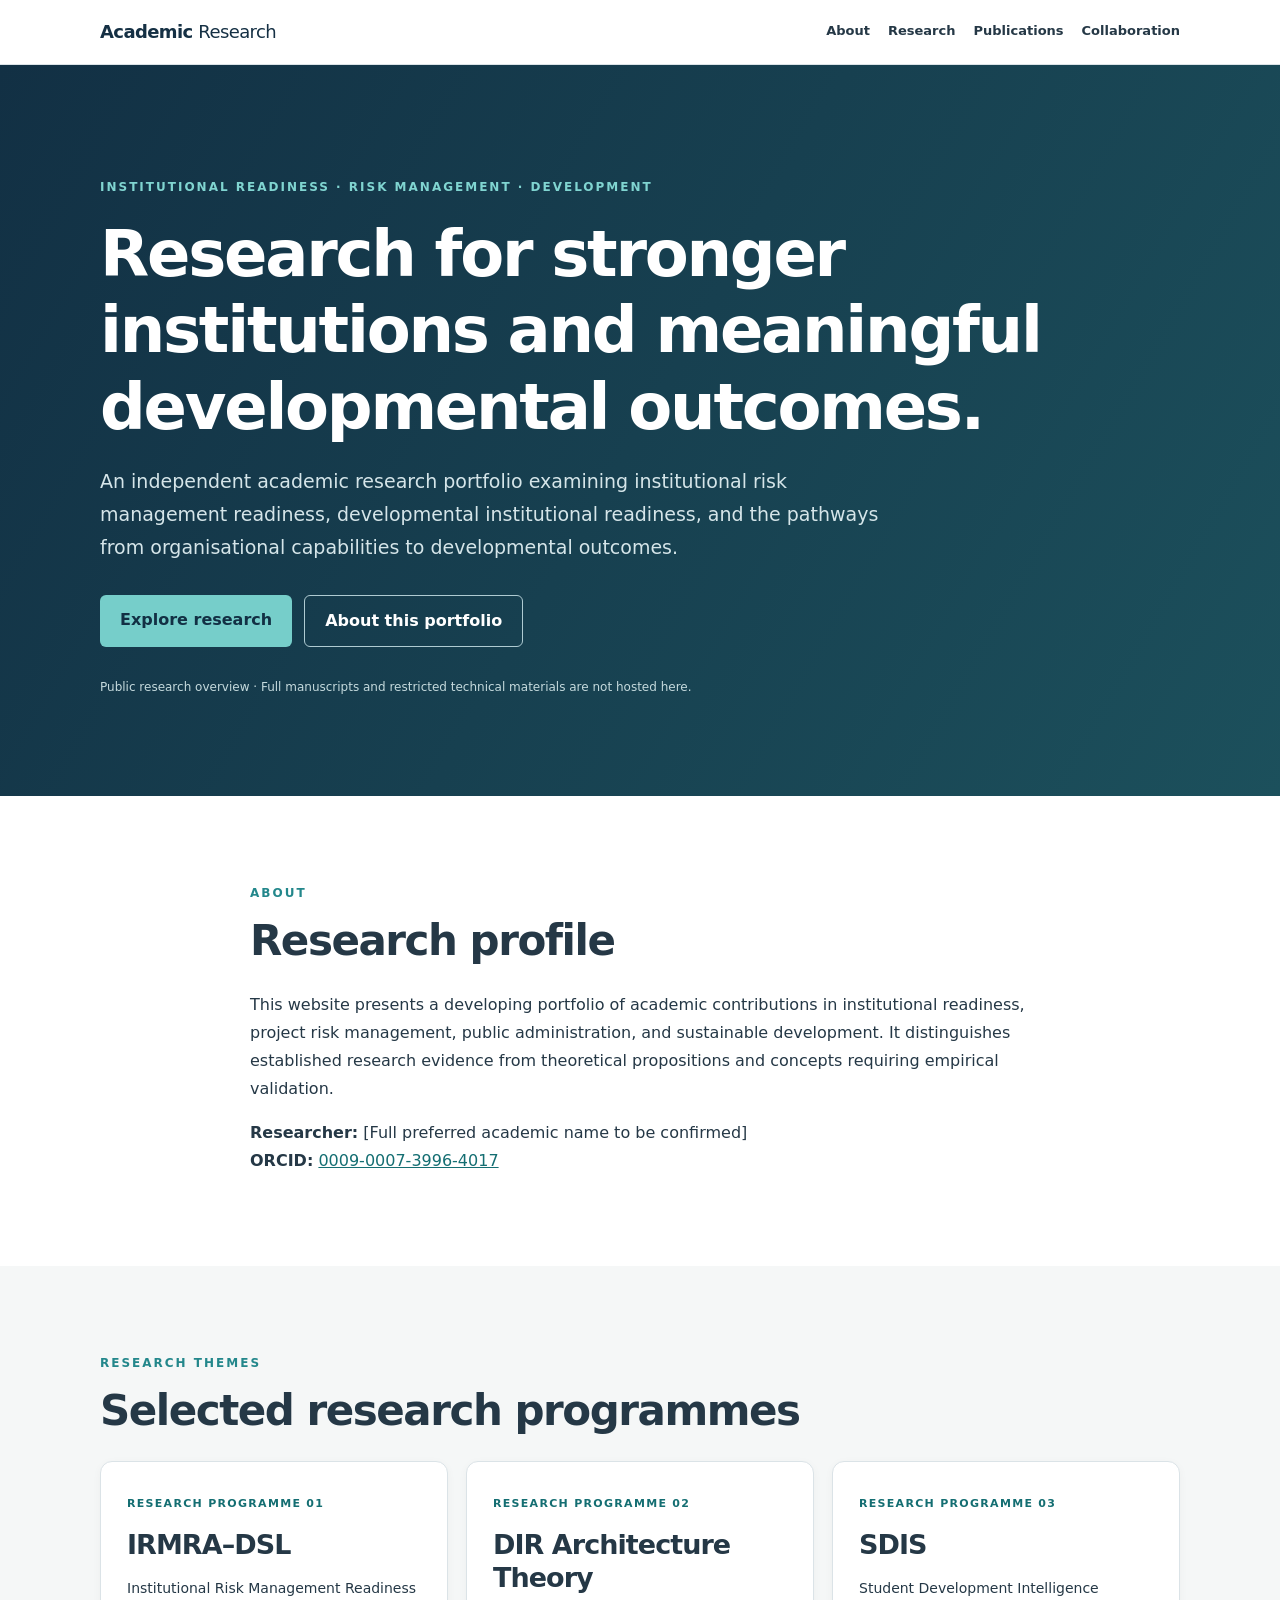
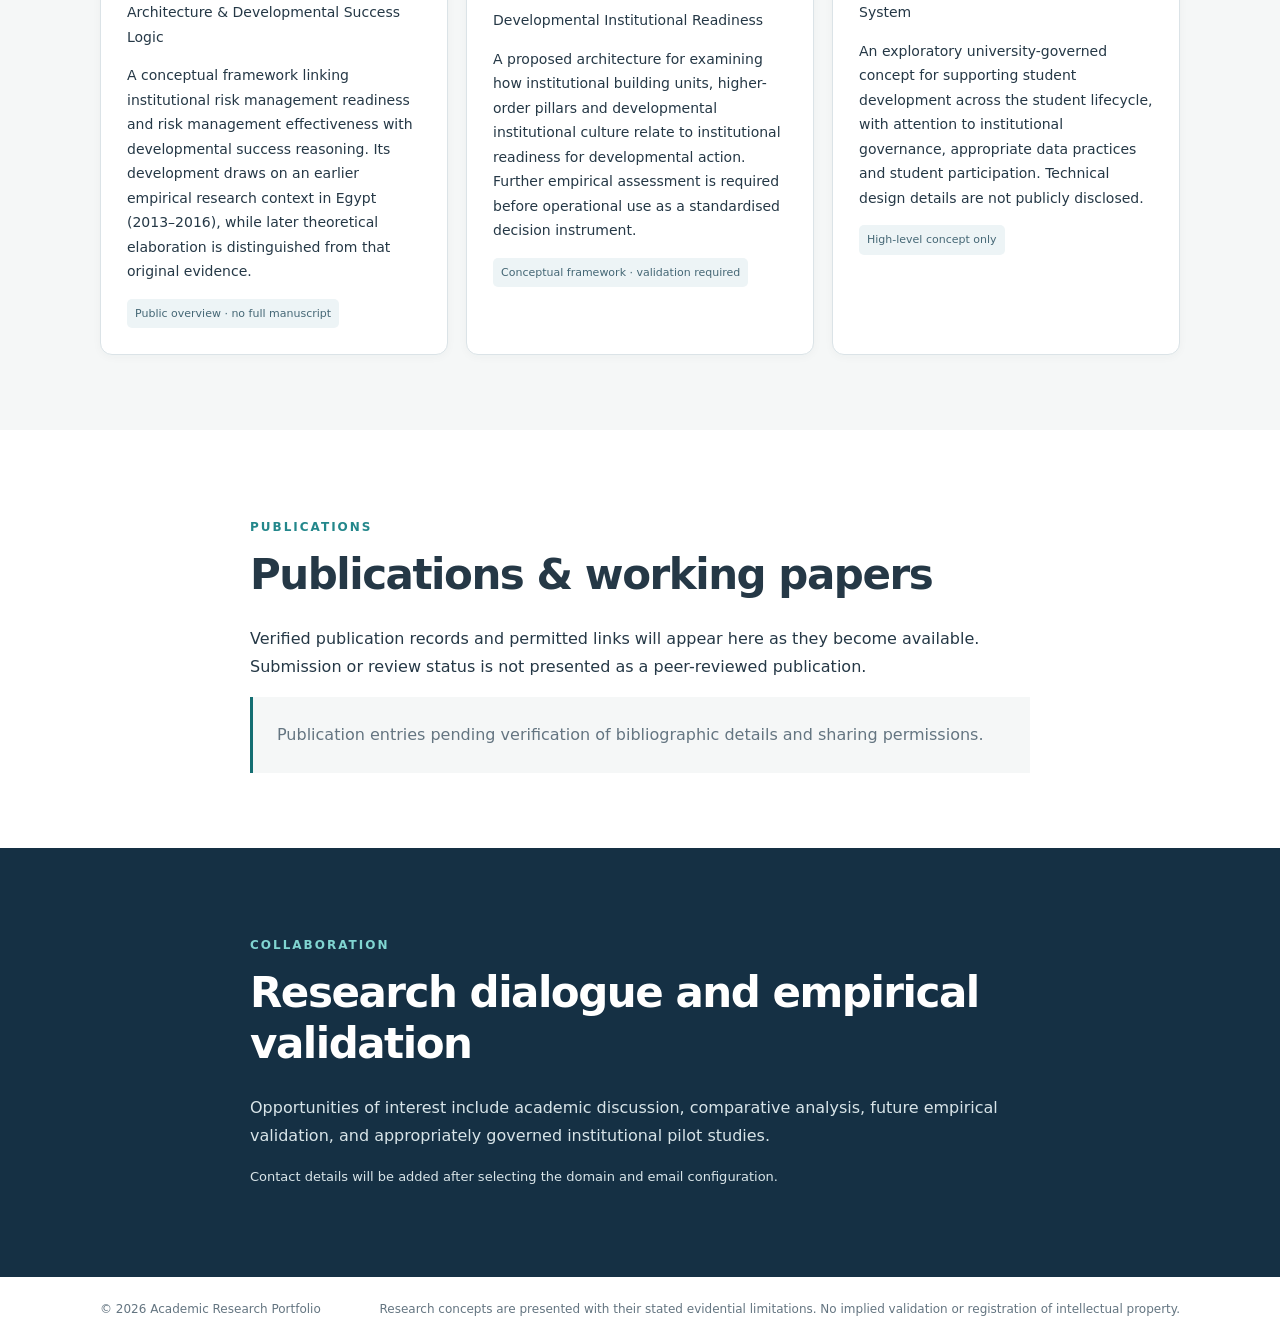
==== index.html @ 825bd4be "Add files via upload" ====
<!DOCTYPE html>
<html lang="en"><head><meta charset="utf-8"><meta name="viewport" content="width=device-width,initial-scale=1"><meta name="description" content="Academic research on institutional readiness, risk management and developmental outcomes."><title>Academic Research | Institutional Readiness & Development</title><link rel="stylesheet" href="styles.css"></head>
<body><header class="site-header"><div class="container header-inner"><a href="#home" class="wordmark">Academic <span>Research</span></a><nav aria-label="Main navigation"><a href="#about">About</a><a href="#research">Research</a><a href="#publications">Publications</a><a href="#collaboration">Collaboration</a></nav></div></header>
<main><section id="home" class="hero"><div class="container"><p class="eyebrow">INSTITUTIONAL READINESS · RISK MANAGEMENT · DEVELOPMENT</p><h1>Research for stronger institutions and meaningful developmental outcomes.</h1><p class="lead">An independent academic research portfolio examining institutional risk management readiness, developmental institutional readiness, and the pathways from organisational capabilities to developmental outcomes.</p><div class="hero-actions"><a class="button" href="#research">Explore research</a><a class="button secondary" href="#about">About this portfolio</a></div><p class="notice">Public research overview · Full manuscripts and restricted technical materials are not hosted here.</p></div></section>
<section id="about" class="section"><div class="container narrow"><p class="eyebrow">ABOUT</p><h2>Research profile</h2><p>This website presents a developing portfolio of academic contributions in institutional readiness, project risk management, public administration, and sustainable development. It distinguishes established research evidence from theoretical propositions and concepts requiring empirical validation.</p><p><strong>Researcher:</strong> [Full preferred academic name to be confirmed]<br><strong>ORCID:</strong> <a href="https://orcid.org/0009-0007-3996-4017" target="_blank" rel="noopener">0009-0007-3996-4017</a></p></div></section>
<section id="research" class="section muted"><div class="container"><p class="eyebrow">RESEARCH THEMES</p><h2>Selected research programmes</h2><div class="cards"><article class="card"><span class="kicker">Research programme 01</span><h3>IRMRA–DSL</h3><p>Institutional Risk Management Readiness Architecture &amp; Developmental Success Logic</p><p>A conceptual framework linking institutional risk management readiness and risk management effectiveness with developmental success reasoning. Its development draws on an earlier empirical research context in Egypt (2013–2016), while later theoretical elaboration is distinguished from that original evidence.</p><span class="tag">Public overview · no full manuscript</span></article><article class="card"><span class="kicker">Research programme 02</span><h3>DIR Architecture Theory</h3><p>Developmental Institutional Readiness</p><p>A proposed architecture for examining how institutional building units, higher-order pillars and developmental institutional culture relate to institutional readiness for developmental action. Further empirical assessment is required before operational use as a standardised decision instrument.</p><span class="tag">Conceptual framework · validation required</span></article><article class="card"><span class="kicker">Research programme 03</span><h3>SDIS</h3><p>Student Development Intelligence System</p><p>An exploratory university-governed concept for supporting student development across the student lifecycle, with attention to institutional governance, appropriate data practices and student participation. Technical design details are not publicly disclosed.</p><span class="tag">High-level concept only</span></article></div></div></section>
<section id="publications" class="section"><div class="container narrow"><p class="eyebrow">PUBLICATIONS</p><h2>Publications &amp; working papers</h2><p>Verified publication records and permitted links will appear here as they become available. Submission or review status is not presented as a peer-reviewed publication.</p><div class="empty">Publication entries pending verification of bibliographic details and sharing permissions.</div></div></section>
<section id="collaboration" class="section dark"><div class="container narrow"><p class="eyebrow">COLLABORATION</p><h2>Research dialogue and empirical validation</h2><p>Opportunities of interest include academic discussion, comparative analysis, future empirical validation, and appropriately governed institutional pilot studies.</p><p class="contact-note">Contact details will be added after selecting the domain and email configuration.</p></div></section></main><footer><div class="container footer-inner"><span>© <span id="year">2026</span> Academic Research Portfolio</span><span>Research concepts are presented with their stated evidential limitations. No implied validation or registration of intellectual property.</span></div></footer><script>document.getElementById('year').textContent=new Date().getFullYear();</script></body></html>
---- styles.css ----
:root{--navy:#153044;--ink:#253846;--muted:#647581;--cream:#f5f7f7;--teal:#146e72;--line:#dbe3e7}*{box-sizing:border-box}html{scroll-behavior:smooth}body{margin:0;color:var(--ink);font:16px/1.75 system-ui,-apple-system,'Segoe UI',sans-serif;background:white}a{color:var(--teal)}.container{width:min(1080px,calc(100% - 44px));margin:auto}.narrow{max-width:780px}.site-header{position:sticky;top:0;background:#fff;border-bottom:1px solid var(--line);z-index:9}.header-inner{display:flex;justify-content:space-between;align-items:center;gap:18px;padding:16px 0}.wordmark{font-size:18px;font-weight:800;letter-spacing:-.6px;text-decoration:none;color:var(--navy)}.wordmark span{font-weight:400}nav{display:flex;flex-wrap:wrap;gap:18px}nav a{font-size:13px;font-weight:600;text-decoration:none;color:var(--ink)}.hero{background:linear-gradient(120deg,#123044,#1c505c);color:white;padding:100px 0 86px}.eyebrow{font-size:12px;font-weight:800;letter-spacing:2px;text-transform:uppercase;color:#23878b}.hero .eyebrow,.dark .eyebrow{color:#80d5d1}h1,h2,h3{font-weight:750;letter-spacing:-.035em;line-height:1.2}h1{font-size:clamp(35px,5.4vw,64px);max-width:960px;margin:18px 0}h2{font-size:clamp(29px,3.4vw,42px);margin:10px 0 25px}h3{font-size:27px;margin:13px 0}.lead{max-width:810px;font-size:19px;color:#d5e5e9}.hero-actions{display:flex;gap:12px;flex-wrap:wrap;margin:30px 0}.button{display:inline-block;background:#76ceca;color:#123044;text-decoration:none;padding:11px 20px;border-radius:6px;font-weight:750}.button.secondary{background:transparent;color:white;border:1px solid #afcbd2}.notice{font-size:12px;color:#c5dadd}.section{padding:75px 0}.muted{background:var(--cream)}.cards{display:grid;grid-template-columns:repeat(3,1fr);gap:18px}.card{border:1px solid var(--line);background:white;border-radius:12px;padding:26px;box-shadow:0 2px 10px #122d3b09}.card p{font-size:14px}.card .kicker{font-size:11px;letter-spacing:1.3px;text-transform:uppercase;color:var(--teal);font-weight:750}.tag{display:inline-block;font-size:11px;color:#456775;background:#edf4f6;padding:5px 8px;border-radius:5px}.empty{background:var(--cream);border-left:3px solid var(--teal);padding:24px;color:var(--muted)}.dark{background:var(--navy);color:white}.dark p{color:#d8e4e8}.contact-note{font-size:13px}footer{padding:22px 0;font-size:12px;color:var(--muted)}.footer-inner{display:flex;justify-content:space-between;gap:25px;flex-wrap:wrap}@media(max-width:760px){.header-inner{display:block}nav{margin-top:7px;gap:12px}.hero{padding:66px 0}.section{padding:52px 0}.cards{grid-template-columns:1fr}}
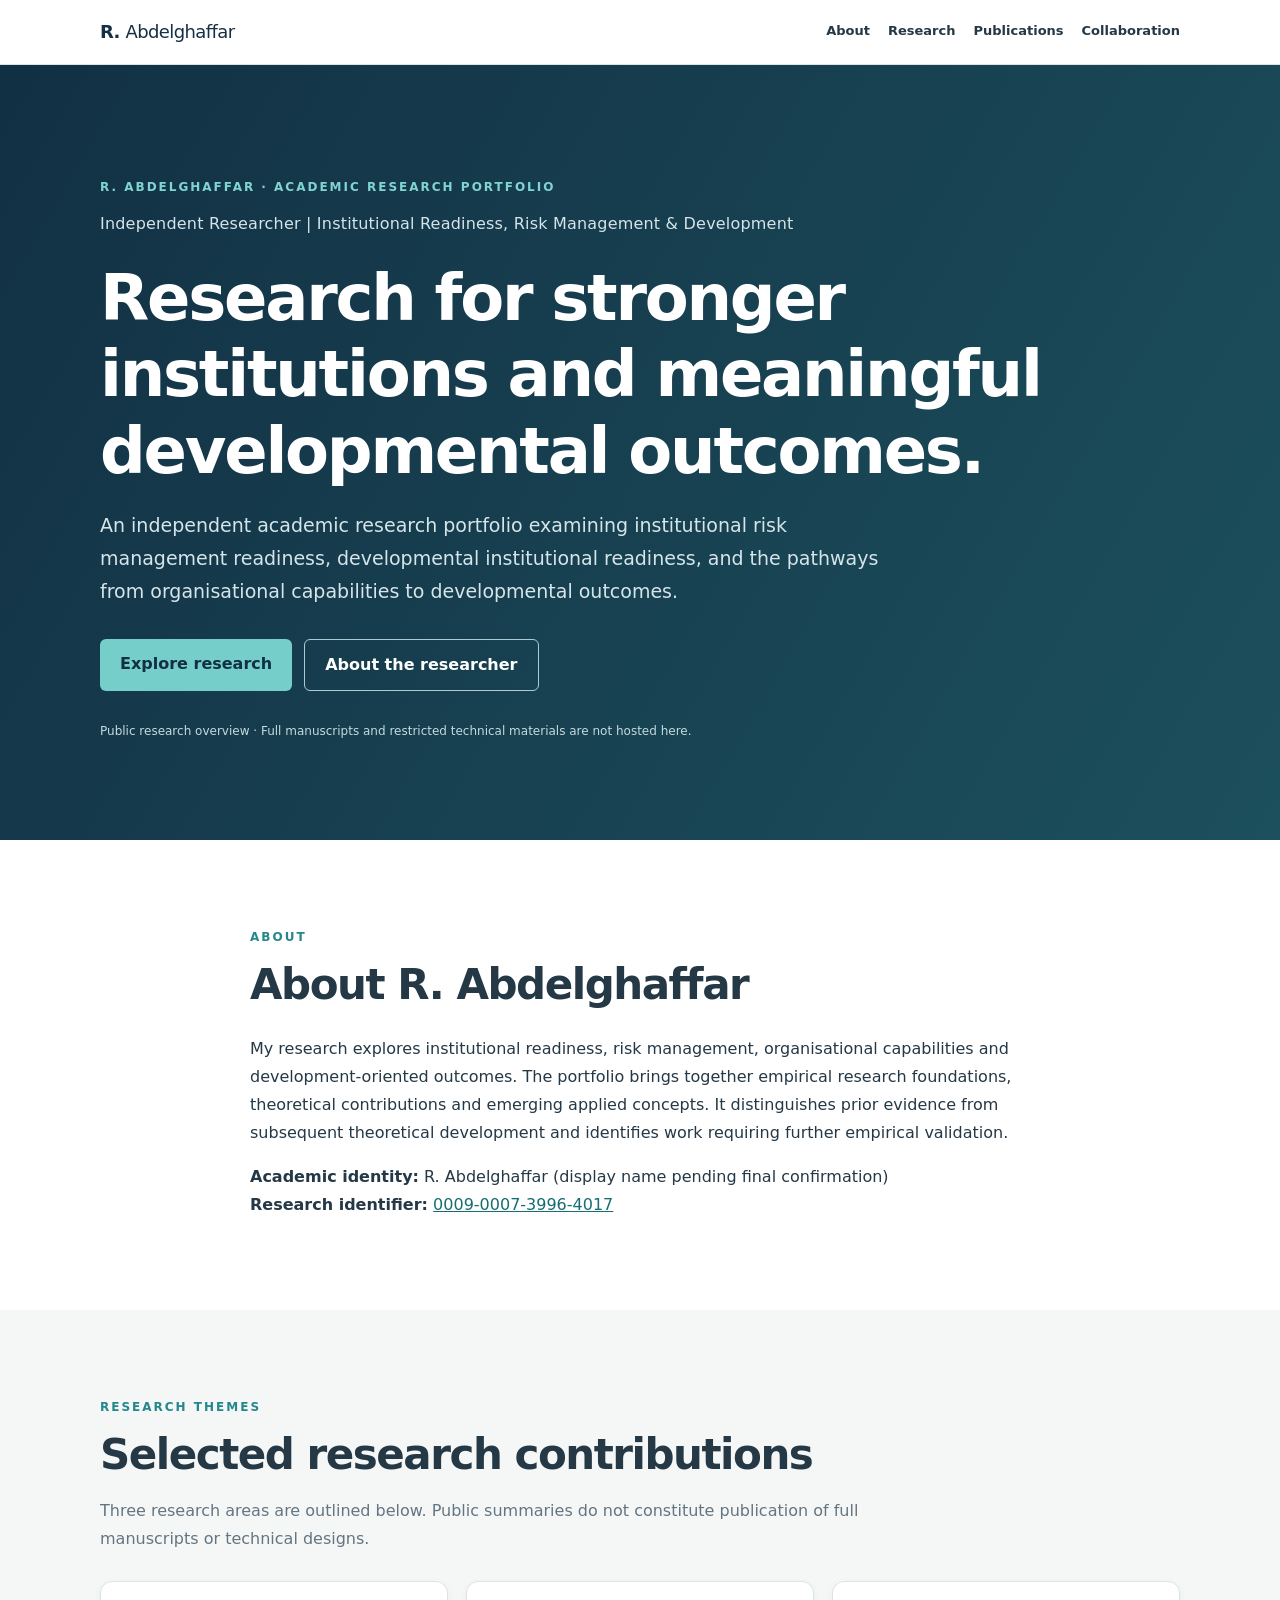
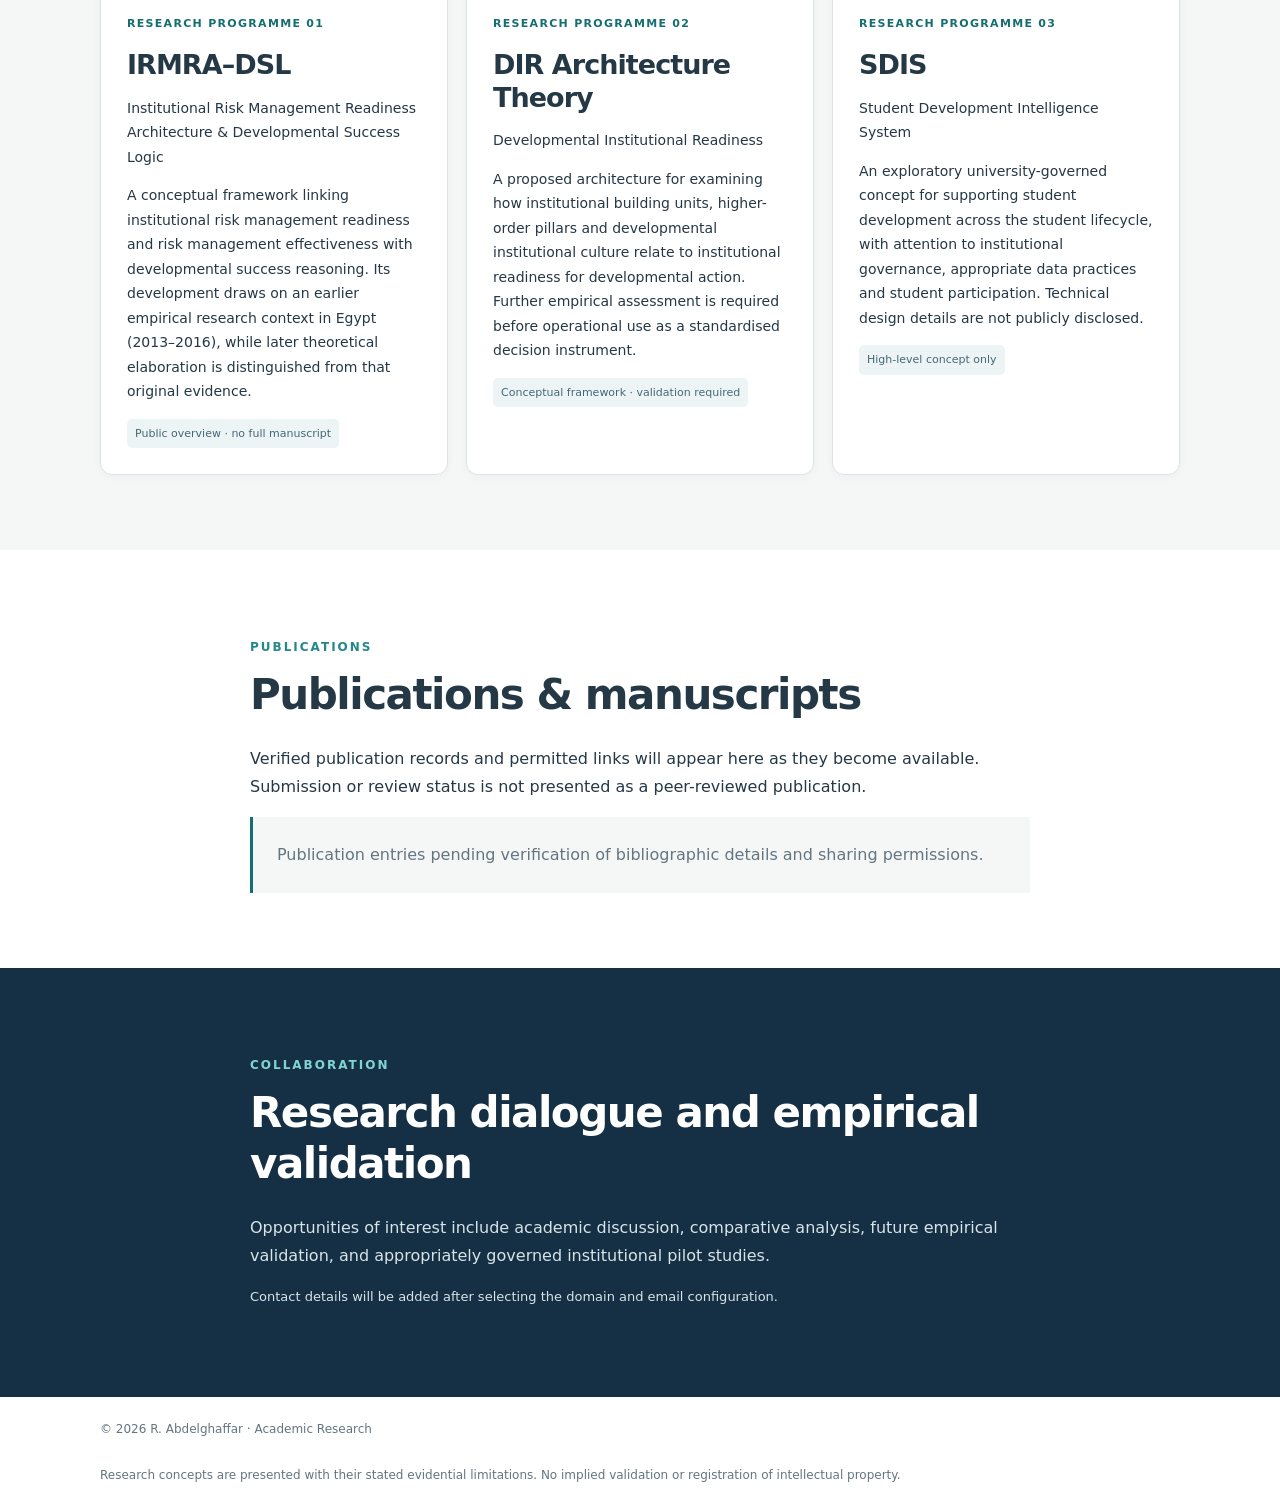
==== commit a358d52d: "Add files via upload" ====
--- a/index.html
+++ b/index.html
@@ -1,8 +1,8 @@
 <!DOCTYPE html>
-<html lang="en"><head><meta charset="utf-8"><meta name="viewport" content="width=device-width,initial-scale=1"><meta name="description" content="Academic research on institutional readiness, risk management and developmental outcomes."><title>Academic Research | Institutional Readiness & Development</title><link rel="stylesheet" href="styles.css"></head>
-<body><header class="site-header"><div class="container header-inner"><a href="#home" class="wordmark">Academic <span>Research</span></a><nav aria-label="Main navigation"><a href="#about">About</a><a href="#research">Research</a><a href="#publications">Publications</a><a href="#collaboration">Collaboration</a></nav></div></header>
-<main><section id="home" class="hero"><div class="container"><p class="eyebrow">INSTITUTIONAL READINESS · RISK MANAGEMENT · DEVELOPMENT</p><h1>Research for stronger institutions and meaningful developmental outcomes.</h1><p class="lead">An independent academic research portfolio examining institutional risk management readiness, developmental institutional readiness, and the pathways from organisational capabilities to developmental outcomes.</p><div class="hero-actions"><a class="button" href="#research">Explore research</a><a class="button secondary" href="#about">About this portfolio</a></div><p class="notice">Public research overview · Full manuscripts and restricted technical materials are not hosted here.</p></div></section>
-<section id="about" class="section"><div class="container narrow"><p class="eyebrow">ABOUT</p><h2>Research profile</h2><p>This website presents a developing portfolio of academic contributions in institutional readiness, project risk management, public administration, and sustainable development. It distinguishes established research evidence from theoretical propositions and concepts requiring empirical validation.</p><p><strong>Researcher:</strong> [Full preferred academic name to be confirmed]<br><strong>ORCID:</strong> <a href="https://orcid.org/0009-0007-3996-4017" target="_blank" rel="noopener">0009-0007-3996-4017</a></p></div></section>
-<section id="research" class="section muted"><div class="container"><p class="eyebrow">RESEARCH THEMES</p><h2>Selected research programmes</h2><div class="cards"><article class="card"><span class="kicker">Research programme 01</span><h3>IRMRA–DSL</h3><p>Institutional Risk Management Readiness Architecture &amp; Developmental Success Logic</p><p>A conceptual framework linking institutional risk management readiness and risk management effectiveness with developmental success reasoning. Its development draws on an earlier empirical research context in Egypt (2013–2016), while later theoretical elaboration is distinguished from that original evidence.</p><span class="tag">Public overview · no full manuscript</span></article><article class="card"><span class="kicker">Research programme 02</span><h3>DIR Architecture Theory</h3><p>Developmental Institutional Readiness</p><p>A proposed architecture for examining how institutional building units, higher-order pillars and developmental institutional culture relate to institutional readiness for developmental action. Further empirical assessment is required before operational use as a standardised decision instrument.</p><span class="tag">Conceptual framework · validation required</span></article><article class="card"><span class="kicker">Research programme 03</span><h3>SDIS</h3><p>Student Development Intelligence System</p><p>An exploratory university-governed concept for supporting student development across the student lifecycle, with attention to institutional governance, appropriate data practices and student participation. Technical design details are not publicly disclosed.</p><span class="tag">High-level concept only</span></article></div></div></section>
-<section id="publications" class="section"><div class="container narrow"><p class="eyebrow">PUBLICATIONS</p><h2>Publications &amp; working papers</h2><p>Verified publication records and permitted links will appear here as they become available. Submission or review status is not presented as a peer-reviewed publication.</p><div class="empty">Publication entries pending verification of bibliographic details and sharing permissions.</div></div></section>
-<section id="collaboration" class="section dark"><div class="container narrow"><p class="eyebrow">COLLABORATION</p><h2>Research dialogue and empirical validation</h2><p>Opportunities of interest include academic discussion, comparative analysis, future empirical validation, and appropriately governed institutional pilot studies.</p><p class="contact-note">Contact details will be added after selecting the domain and email configuration.</p></div></section></main><footer><div class="container footer-inner"><span>© <span id="year">2026</span> Academic Research Portfolio</span><span>Research concepts are presented with their stated evidential limitations. No implied validation or registration of intellectual property.</span></div></footer><script>document.getElementById('year').textContent=new Date().getFullYear();</script></body></html>
+<html lang="en"><head><meta charset="utf-8"><meta name="viewport" content="width=device-width,initial-scale=1"><meta name="description" content="R. Abdelghaffar — independent academic research in institutional readiness, risk management and development."><title>R. Abdelghaffar | Academic Research</title><link rel="stylesheet" href="styles.css"></head>
+<body><header class="site-header"><div class="container header-inner"><a href="#home" class="wordmark">R. <span>Abdelghaffar</span></a><nav aria-label="Main navigation"><a href="#about">About</a><a href="#research">Research</a><a href="#publications">Publications</a><a href="#collaboration">Collaboration</a></nav></div></header>
+<main><section id="home" class="hero"><div class="container"><p class="eyebrow">R. ABDELGHAFFAR · ACADEMIC RESEARCH PORTFOLIO</p><p class="hero-role">Independent Researcher | Institutional Readiness, Risk Management &amp; Development</p><h1>Research for stronger institutions and meaningful developmental outcomes.</h1><p class="lead">An independent academic research portfolio examining institutional risk management readiness, developmental institutional readiness, and the pathways from organisational capabilities to developmental outcomes.</p><div class="hero-actions"><a class="button" href="#research">Explore research</a><a class="button secondary" href="#about">About the researcher</a></div><p class="notice">Public research overview · Full manuscripts and restricted technical materials are not hosted here.</p></div></section>
+<section id="about" class="section"><div class="container narrow"><p class="eyebrow">ABOUT</p><h2>About R. Abdelghaffar</h2><p>My research explores institutional readiness, risk management, organisational capabilities and development-oriented outcomes. The portfolio brings together empirical research foundations, theoretical contributions and emerging applied concepts. It distinguishes prior evidence from subsequent theoretical development and identifies work requiring further empirical validation.</p><p><strong>Academic identity:</strong> R. Abdelghaffar (display name pending final confirmation)<br><strong>Research identifier:</strong> <a href="https://orcid.org/0009-0007-3996-4017" target="_blank" rel="noopener">0009-0007-3996-4017</a></p></div></section>
+<section id="research" class="section muted"><div class="container"><p class="eyebrow">RESEARCH THEMES</p><h2>Selected research contributions</h2><p class="intro-copy">Three research areas are outlined below. Public summaries do not constitute publication of full manuscripts or technical designs.</p><div class="cards"><article class="card"><span class="kicker">Research programme 01</span><h3>IRMRA–DSL</h3><p>Institutional Risk Management Readiness Architecture &amp; Developmental Success Logic</p><p>A conceptual framework linking institutional risk management readiness and risk management effectiveness with developmental success reasoning. Its development draws on an earlier empirical research context in Egypt (2013–2016), while later theoretical elaboration is distinguished from that original evidence.</p><span class="tag">Public overview · no full manuscript</span></article><article class="card"><span class="kicker">Research programme 02</span><h3>DIR Architecture Theory</h3><p>Developmental Institutional Readiness</p><p>A proposed architecture for examining how institutional building units, higher-order pillars and developmental institutional culture relate to institutional readiness for developmental action. Further empirical assessment is required before operational use as a standardised decision instrument.</p><span class="tag">Conceptual framework · validation required</span></article><article class="card"><span class="kicker">Research programme 03</span><h3>SDIS</h3><p>Student Development Intelligence System</p><p>An exploratory university-governed concept for supporting student development across the student lifecycle, with attention to institutional governance, appropriate data practices and student participation. Technical design details are not publicly disclosed.</p><span class="tag">High-level concept only</span></article></div></div></section>
+<section id="publications" class="section"><div class="container narrow"><p class="eyebrow">PUBLICATIONS</p><h2>Publications &amp; manuscripts</h2><p>Verified publication records and permitted links will appear here as they become available. Submission or review status is not presented as a peer-reviewed publication.</p><div class="empty">Publication entries pending verification of bibliographic details and sharing permissions.</div></div></section>
+<section id="collaboration" class="section dark"><div class="container narrow"><p class="eyebrow">COLLABORATION</p><h2>Research dialogue and empirical validation</h2><p>Opportunities of interest include academic discussion, comparative analysis, future empirical validation, and appropriately governed institutional pilot studies.</p><p class="contact-note">Contact details will be added after selecting the domain and email configuration.</p></div></section></main><footer><div class="container footer-inner"><span>© <span id="year">2026</span> R. Abdelghaffar · Academic Research</span><span>Research concepts are presented with their stated evidential limitations. No implied validation or registration of intellectual property.</span></div></footer><script>document.getElementById('year').textContent=new Date().getFullYear();</script></body></html>
--- a/styles.css
+++ b/styles.css
@@ -1 +1,3 @@
 :root{--navy:#153044;--ink:#253846;--muted:#647581;--cream:#f5f7f7;--teal:#146e72;--line:#dbe3e7}*{box-sizing:border-box}html{scroll-behavior:smooth}body{margin:0;color:var(--ink);font:16px/1.75 system-ui,-apple-system,'Segoe UI',sans-serif;background:white}a{color:var(--teal)}.container{width:min(1080px,calc(100% - 44px));margin:auto}.narrow{max-width:780px}.site-header{position:sticky;top:0;background:#fff;border-bottom:1px solid var(--line);z-index:9}.header-inner{display:flex;justify-content:space-between;align-items:center;gap:18px;padding:16px 0}.wordmark{font-size:18px;font-weight:800;letter-spacing:-.6px;text-decoration:none;color:var(--navy)}.wordmark span{font-weight:400}nav{display:flex;flex-wrap:wrap;gap:18px}nav a{font-size:13px;font-weight:600;text-decoration:none;color:var(--ink)}.hero{background:linear-gradient(120deg,#123044,#1c505c);color:white;padding:100px 0 86px}.eyebrow{font-size:12px;font-weight:800;letter-spacing:2px;text-transform:uppercase;color:#23878b}.hero .eyebrow,.dark .eyebrow{color:#80d5d1}h1,h2,h3{font-weight:750;letter-spacing:-.035em;line-height:1.2}h1{font-size:clamp(35px,5.4vw,64px);max-width:960px;margin:18px 0}h2{font-size:clamp(29px,3.4vw,42px);margin:10px 0 25px}h3{font-size:27px;margin:13px 0}.lead{max-width:810px;font-size:19px;color:#d5e5e9}.hero-actions{display:flex;gap:12px;flex-wrap:wrap;margin:30px 0}.button{display:inline-block;background:#76ceca;color:#123044;text-decoration:none;padding:11px 20px;border-radius:6px;font-weight:750}.button.secondary{background:transparent;color:white;border:1px solid #afcbd2}.notice{font-size:12px;color:#c5dadd}.section{padding:75px 0}.muted{background:var(--cream)}.cards{display:grid;grid-template-columns:repeat(3,1fr);gap:18px}.card{border:1px solid var(--line);background:white;border-radius:12px;padding:26px;box-shadow:0 2px 10px #122d3b09}.card p{font-size:14px}.card .kicker{font-size:11px;letter-spacing:1.3px;text-transform:uppercase;color:var(--teal);font-weight:750}.tag{display:inline-block;font-size:11px;color:#456775;background:#edf4f6;padding:5px 8px;border-radius:5px}.empty{background:var(--cream);border-left:3px solid var(--teal);padding:24px;color:var(--muted)}.dark{background:var(--navy);color:white}.dark p{color:#d8e4e8}.contact-note{font-size:13px}footer{padding:22px 0;font-size:12px;color:var(--muted)}.footer-inner{display:flex;justify-content:space-between;gap:25px;flex-wrap:wrap}@media(max-width:760px){.header-inner{display:block}nav{margin-top:7px;gap:12px}.hero{padding:66px 0}.section{padding:52px 0}.cards{grid-template-columns:1fr}}
+
+.hero-role{font-size:16px;color:#d5e5e9;letter-spacing:.2px;margin:0 0 22px}.intro-copy{max-width:820px;color:var(--muted);margin:-8px 0 28px}.wordmark{white-space:nowrap}
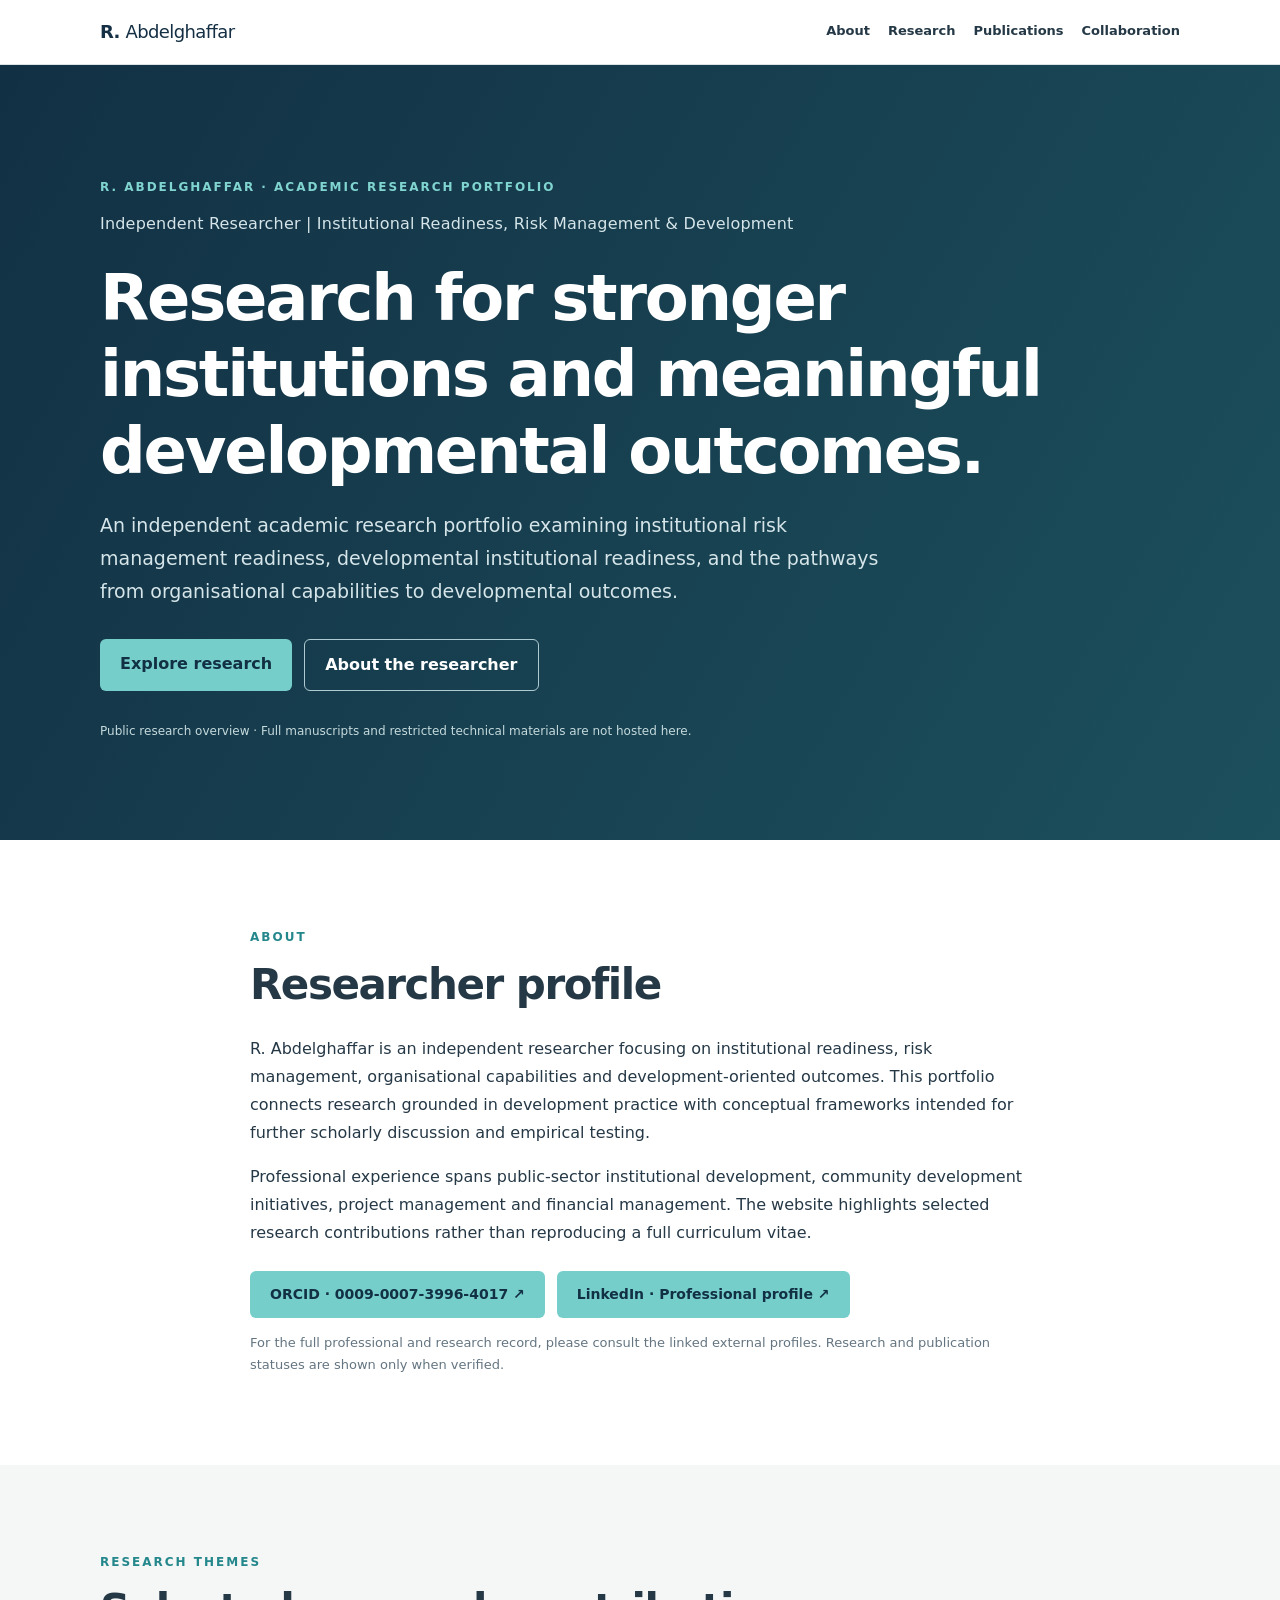
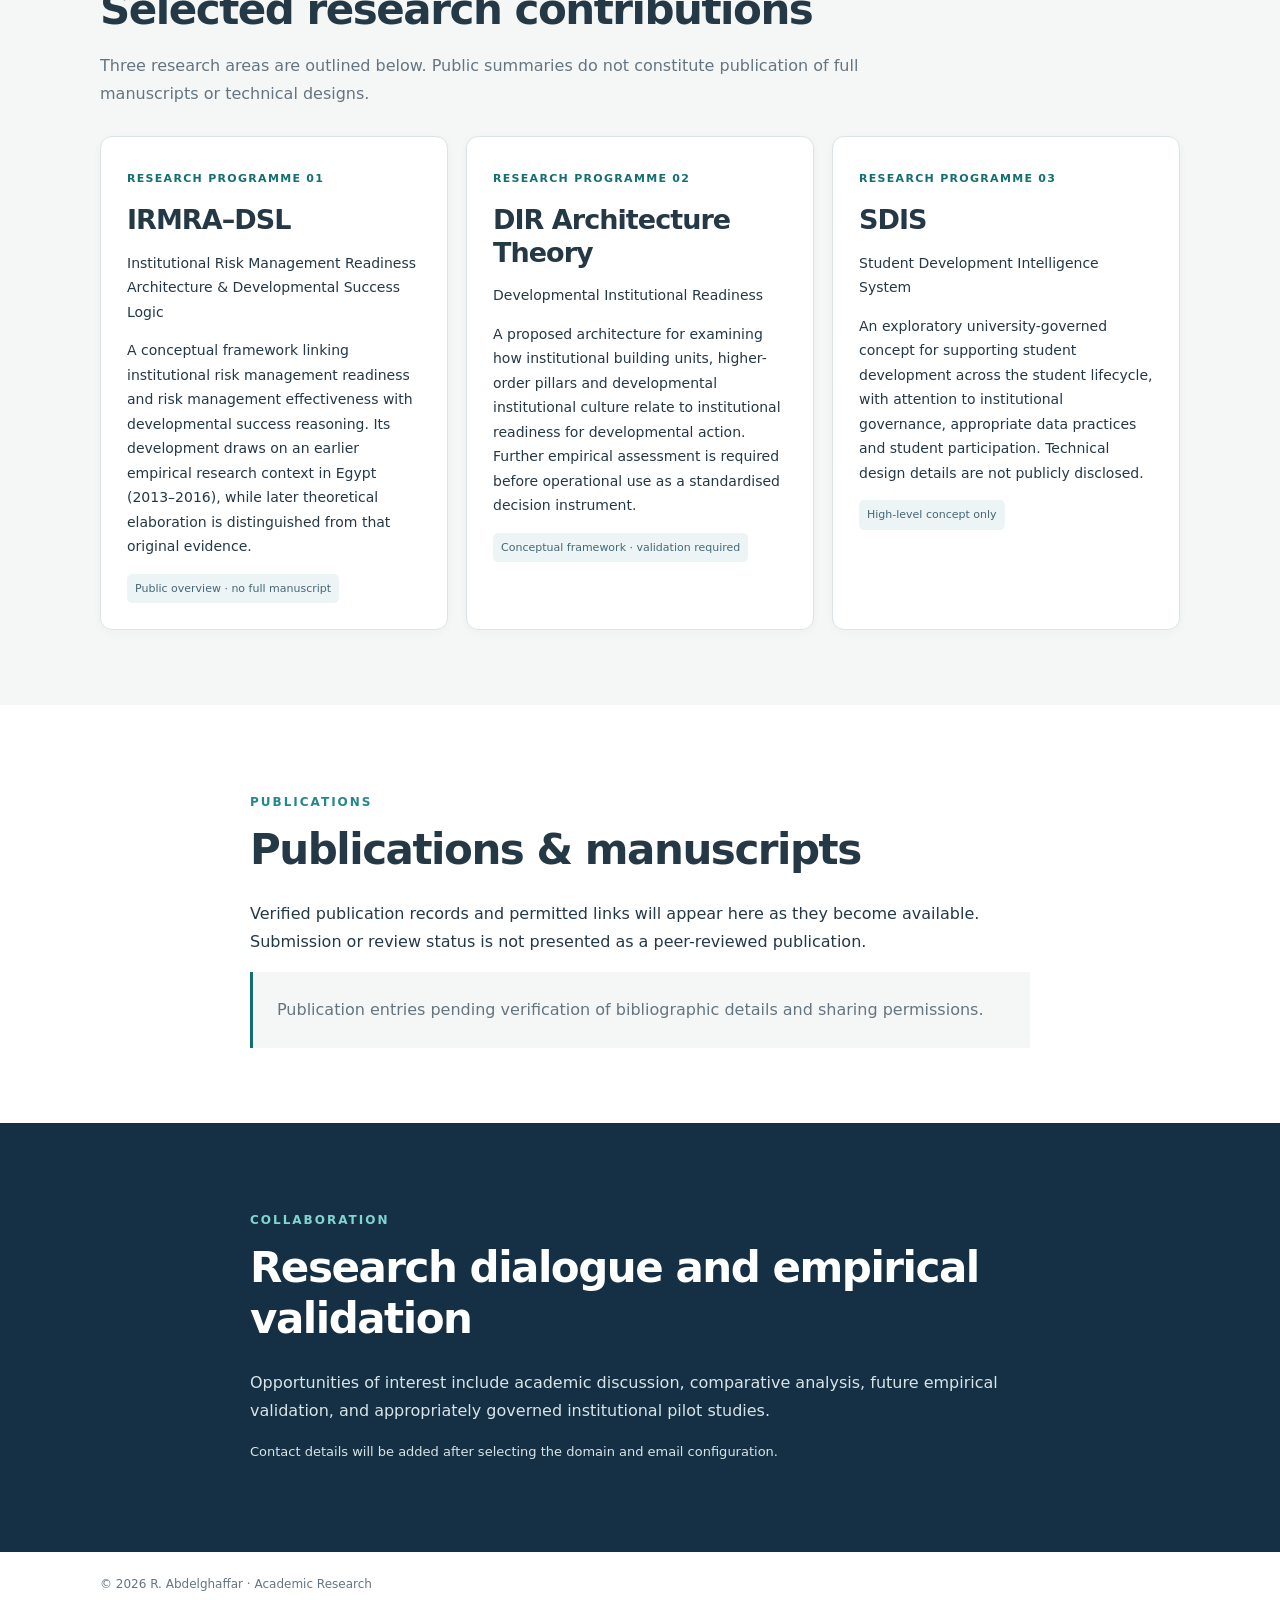
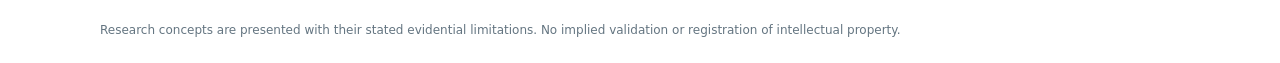
==== commit 2122b64c: "Add files via upload" ====
--- a/index.html
+++ b/index.html
@@ -2,7 +2,7 @@
 <html lang="en"><head><meta charset="utf-8"><meta name="viewport" content="width=device-width,initial-scale=1"><meta name="description" content="R. Abdelghaffar — independent academic research in institutional readiness, risk management and development."><title>R. Abdelghaffar | Academic Research</title><link rel="stylesheet" href="styles.css"></head>
 <body><header class="site-header"><div class="container header-inner"><a href="#home" class="wordmark">R. <span>Abdelghaffar</span></a><nav aria-label="Main navigation"><a href="#about">About</a><a href="#research">Research</a><a href="#publications">Publications</a><a href="#collaboration">Collaboration</a></nav></div></header>
 <main><section id="home" class="hero"><div class="container"><p class="eyebrow">R. ABDELGHAFFAR · ACADEMIC RESEARCH PORTFOLIO</p><p class="hero-role">Independent Researcher | Institutional Readiness, Risk Management &amp; Development</p><h1>Research for stronger institutions and meaningful developmental outcomes.</h1><p class="lead">An independent academic research portfolio examining institutional risk management readiness, developmental institutional readiness, and the pathways from organisational capabilities to developmental outcomes.</p><div class="hero-actions"><a class="button" href="#research">Explore research</a><a class="button secondary" href="#about">About the researcher</a></div><p class="notice">Public research overview · Full manuscripts and restricted technical materials are not hosted here.</p></div></section>
-<section id="about" class="section"><div class="container narrow"><p class="eyebrow">ABOUT</p><h2>About R. Abdelghaffar</h2><p>My research explores institutional readiness, risk management, organisational capabilities and development-oriented outcomes. The portfolio brings together empirical research foundations, theoretical contributions and emerging applied concepts. It distinguishes prior evidence from subsequent theoretical development and identifies work requiring further empirical validation.</p><p><strong>Academic identity:</strong> R. Abdelghaffar (display name pending final confirmation)<br><strong>Research identifier:</strong> <a href="https://orcid.org/0009-0007-3996-4017" target="_blank" rel="noopener">0009-0007-3996-4017</a></p></div></section>
+<section id="about" class="section"><div class="container narrow"><p class="eyebrow">ABOUT</p><h2>Researcher profile</h2><p>R. Abdelghaffar is an independent researcher focusing on institutional readiness, risk management, organisational capabilities and development-oriented outcomes. This portfolio connects research grounded in development practice with conceptual frameworks intended for further scholarly discussion and empirical testing.</p><p>Professional experience spans public-sector institutional development, community development initiatives, project management and financial management. The website highlights selected research contributions rather than reproducing a full curriculum vitae.</p><div class="profile-links"><a class="button profile-button" href="https://orcid.org/0009-0007-3996-4017" target="_blank" rel="noopener noreferrer">ORCID · 0009-0007-3996-4017 ↗</a><a class="button profile-button" href="https://www.linkedin.com/in/rania-mohamed-abdel-ghaffar-1340201b5/" target="_blank" rel="noopener noreferrer">LinkedIn · Professional profile ↗</a></div><p class="small-note">For the full professional and research record, please consult the linked external profiles. Research and publication statuses are shown only when verified.</p></div></section>
 <section id="research" class="section muted"><div class="container"><p class="eyebrow">RESEARCH THEMES</p><h2>Selected research contributions</h2><p class="intro-copy">Three research areas are outlined below. Public summaries do not constitute publication of full manuscripts or technical designs.</p><div class="cards"><article class="card"><span class="kicker">Research programme 01</span><h3>IRMRA–DSL</h3><p>Institutional Risk Management Readiness Architecture &amp; Developmental Success Logic</p><p>A conceptual framework linking institutional risk management readiness and risk management effectiveness with developmental success reasoning. Its development draws on an earlier empirical research context in Egypt (2013–2016), while later theoretical elaboration is distinguished from that original evidence.</p><span class="tag">Public overview · no full manuscript</span></article><article class="card"><span class="kicker">Research programme 02</span><h3>DIR Architecture Theory</h3><p>Developmental Institutional Readiness</p><p>A proposed architecture for examining how institutional building units, higher-order pillars and developmental institutional culture relate to institutional readiness for developmental action. Further empirical assessment is required before operational use as a standardised decision instrument.</p><span class="tag">Conceptual framework · validation required</span></article><article class="card"><span class="kicker">Research programme 03</span><h3>SDIS</h3><p>Student Development Intelligence System</p><p>An exploratory university-governed concept for supporting student development across the student lifecycle, with attention to institutional governance, appropriate data practices and student participation. Technical design details are not publicly disclosed.</p><span class="tag">High-level concept only</span></article></div></div></section>
 <section id="publications" class="section"><div class="container narrow"><p class="eyebrow">PUBLICATIONS</p><h2>Publications &amp; manuscripts</h2><p>Verified publication records and permitted links will appear here as they become available. Submission or review status is not presented as a peer-reviewed publication.</p><div class="empty">Publication entries pending verification of bibliographic details and sharing permissions.</div></div></section>
 <section id="collaboration" class="section dark"><div class="container narrow"><p class="eyebrow">COLLABORATION</p><h2>Research dialogue and empirical validation</h2><p>Opportunities of interest include academic discussion, comparative analysis, future empirical validation, and appropriately governed institutional pilot studies.</p><p class="contact-note">Contact details will be added after selecting the domain and email configuration.</p></div></section></main><footer><div class="container footer-inner"><span>© <span id="year">2026</span> R. Abdelghaffar · Academic Research</span><span>Research concepts are presented with their stated evidential limitations. No implied validation or registration of intellectual property.</span></div></footer><script>document.getElementById('year').textContent=new Date().getFullYear();</script></body></html>
--- a/styles.css
+++ b/styles.css
@@ -1,3 +1,5 @@
 :root{--navy:#153044;--ink:#253846;--muted:#647581;--cream:#f5f7f7;--teal:#146e72;--line:#dbe3e7}*{box-sizing:border-box}html{scroll-behavior:smooth}body{margin:0;color:var(--ink);font:16px/1.75 system-ui,-apple-system,'Segoe UI',sans-serif;background:white}a{color:var(--teal)}.container{width:min(1080px,calc(100% - 44px));margin:auto}.narrow{max-width:780px}.site-header{position:sticky;top:0;background:#fff;border-bottom:1px solid var(--line);z-index:9}.header-inner{display:flex;justify-content:space-between;align-items:center;gap:18px;padding:16px 0}.wordmark{font-size:18px;font-weight:800;letter-spacing:-.6px;text-decoration:none;color:var(--navy)}.wordmark span{font-weight:400}nav{display:flex;flex-wrap:wrap;gap:18px}nav a{font-size:13px;font-weight:600;text-decoration:none;color:var(--ink)}.hero{background:linear-gradient(120deg,#123044,#1c505c);color:white;padding:100px 0 86px}.eyebrow{font-size:12px;font-weight:800;letter-spacing:2px;text-transform:uppercase;color:#23878b}.hero .eyebrow,.dark .eyebrow{color:#80d5d1}h1,h2,h3{font-weight:750;letter-spacing:-.035em;line-height:1.2}h1{font-size:clamp(35px,5.4vw,64px);max-width:960px;margin:18px 0}h2{font-size:clamp(29px,3.4vw,42px);margin:10px 0 25px}h3{font-size:27px;margin:13px 0}.lead{max-width:810px;font-size:19px;color:#d5e5e9}.hero-actions{display:flex;gap:12px;flex-wrap:wrap;margin:30px 0}.button{display:inline-block;background:#76ceca;color:#123044;text-decoration:none;padding:11px 20px;border-radius:6px;font-weight:750}.button.secondary{background:transparent;color:white;border:1px solid #afcbd2}.notice{font-size:12px;color:#c5dadd}.section{padding:75px 0}.muted{background:var(--cream)}.cards{display:grid;grid-template-columns:repeat(3,1fr);gap:18px}.card{border:1px solid var(--line);background:white;border-radius:12px;padding:26px;box-shadow:0 2px 10px #122d3b09}.card p{font-size:14px}.card .kicker{font-size:11px;letter-spacing:1.3px;text-transform:uppercase;color:var(--teal);font-weight:750}.tag{display:inline-block;font-size:11px;color:#456775;background:#edf4f6;padding:5px 8px;border-radius:5px}.empty{background:var(--cream);border-left:3px solid var(--teal);padding:24px;color:var(--muted)}.dark{background:var(--navy);color:white}.dark p{color:#d8e4e8}.contact-note{font-size:13px}footer{padding:22px 0;font-size:12px;color:var(--muted)}.footer-inner{display:flex;justify-content:space-between;gap:25px;flex-wrap:wrap}@media(max-width:760px){.header-inner{display:block}nav{margin-top:7px;gap:12px}.hero{padding:66px 0}.section{padding:52px 0}.cards{grid-template-columns:1fr}}
 
 .hero-role{font-size:16px;color:#d5e5e9;letter-spacing:.2px;margin:0 0 22px}.intro-copy{max-width:820px;color:var(--muted);margin:-8px 0 28px}.wordmark{white-space:nowrap}
+
+.profile-links{display:flex;gap:12px;flex-wrap:wrap;align-items:center;margin:24px 0 14px}.profile-button{font-size:14px}.profile-pending{font-size:13px;color:var(--muted);padding:9px 0}.small-note{font-size:13px;color:var(--muted)}
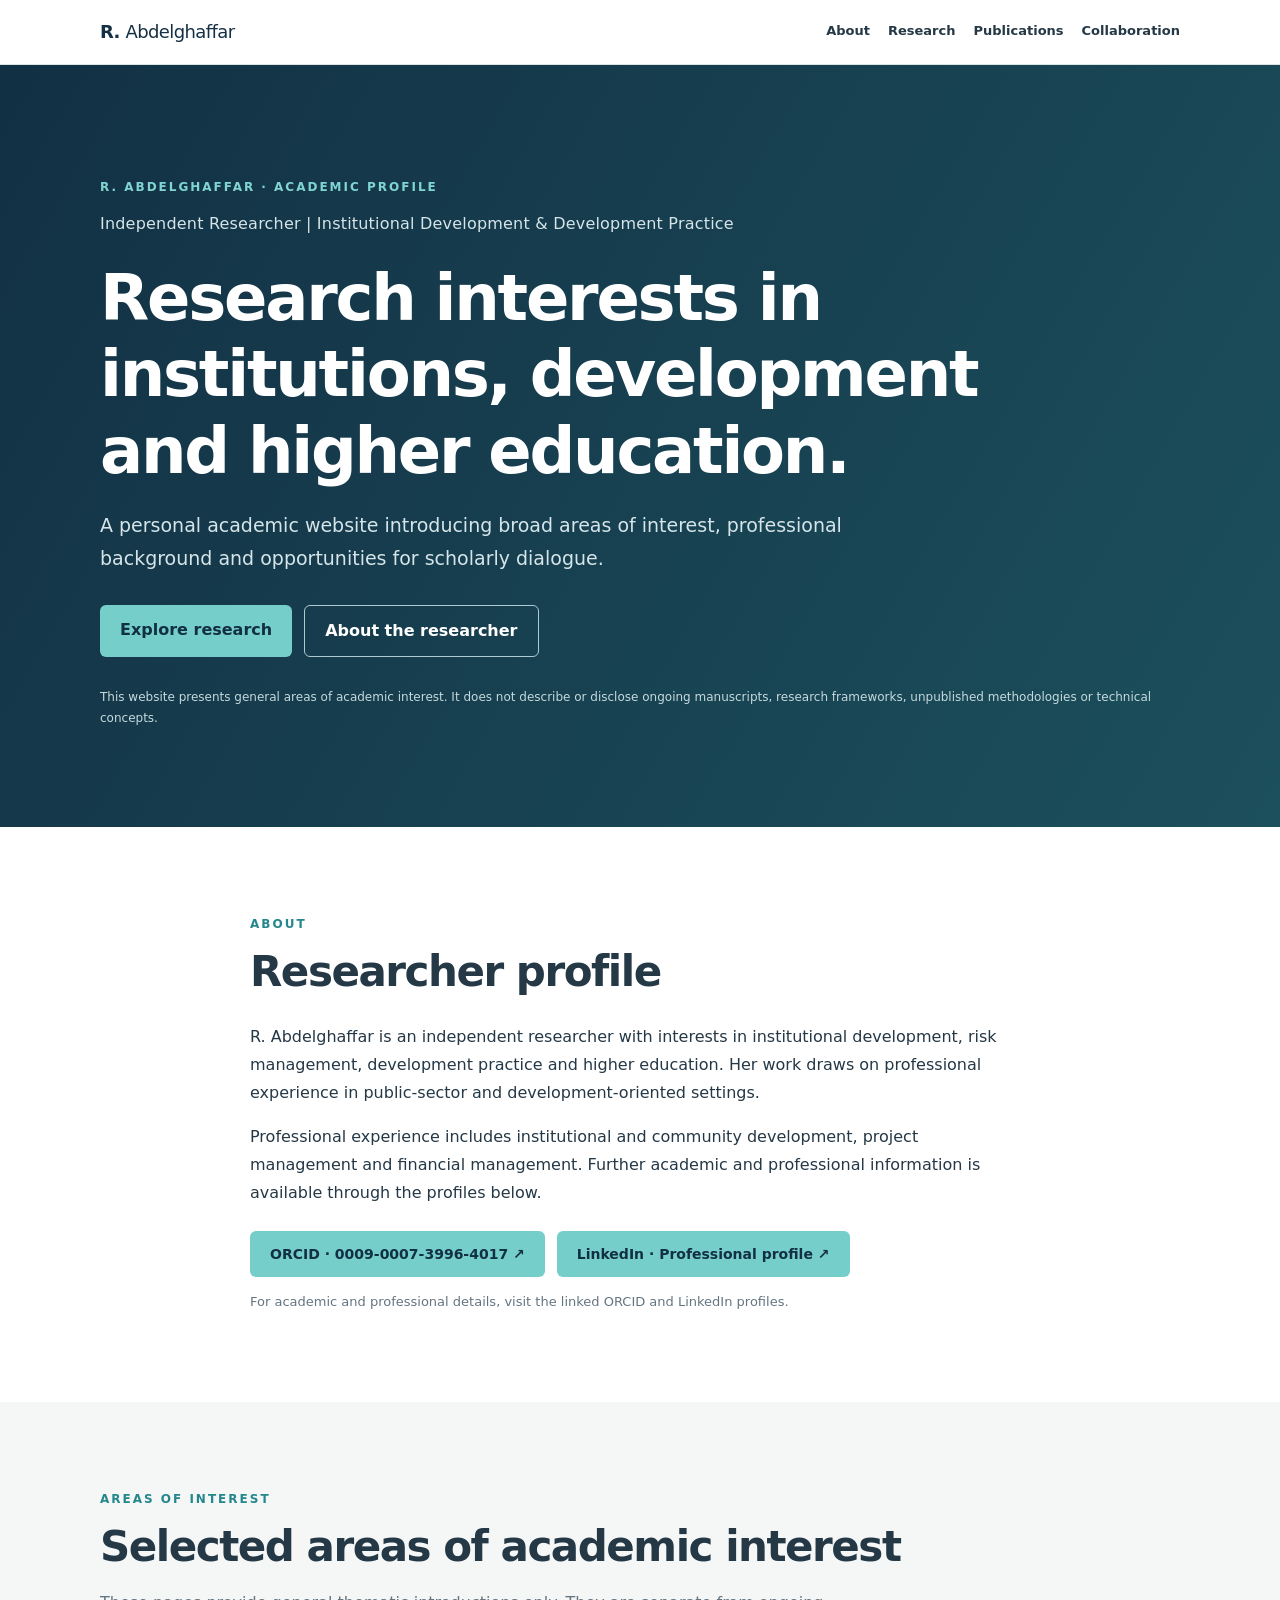
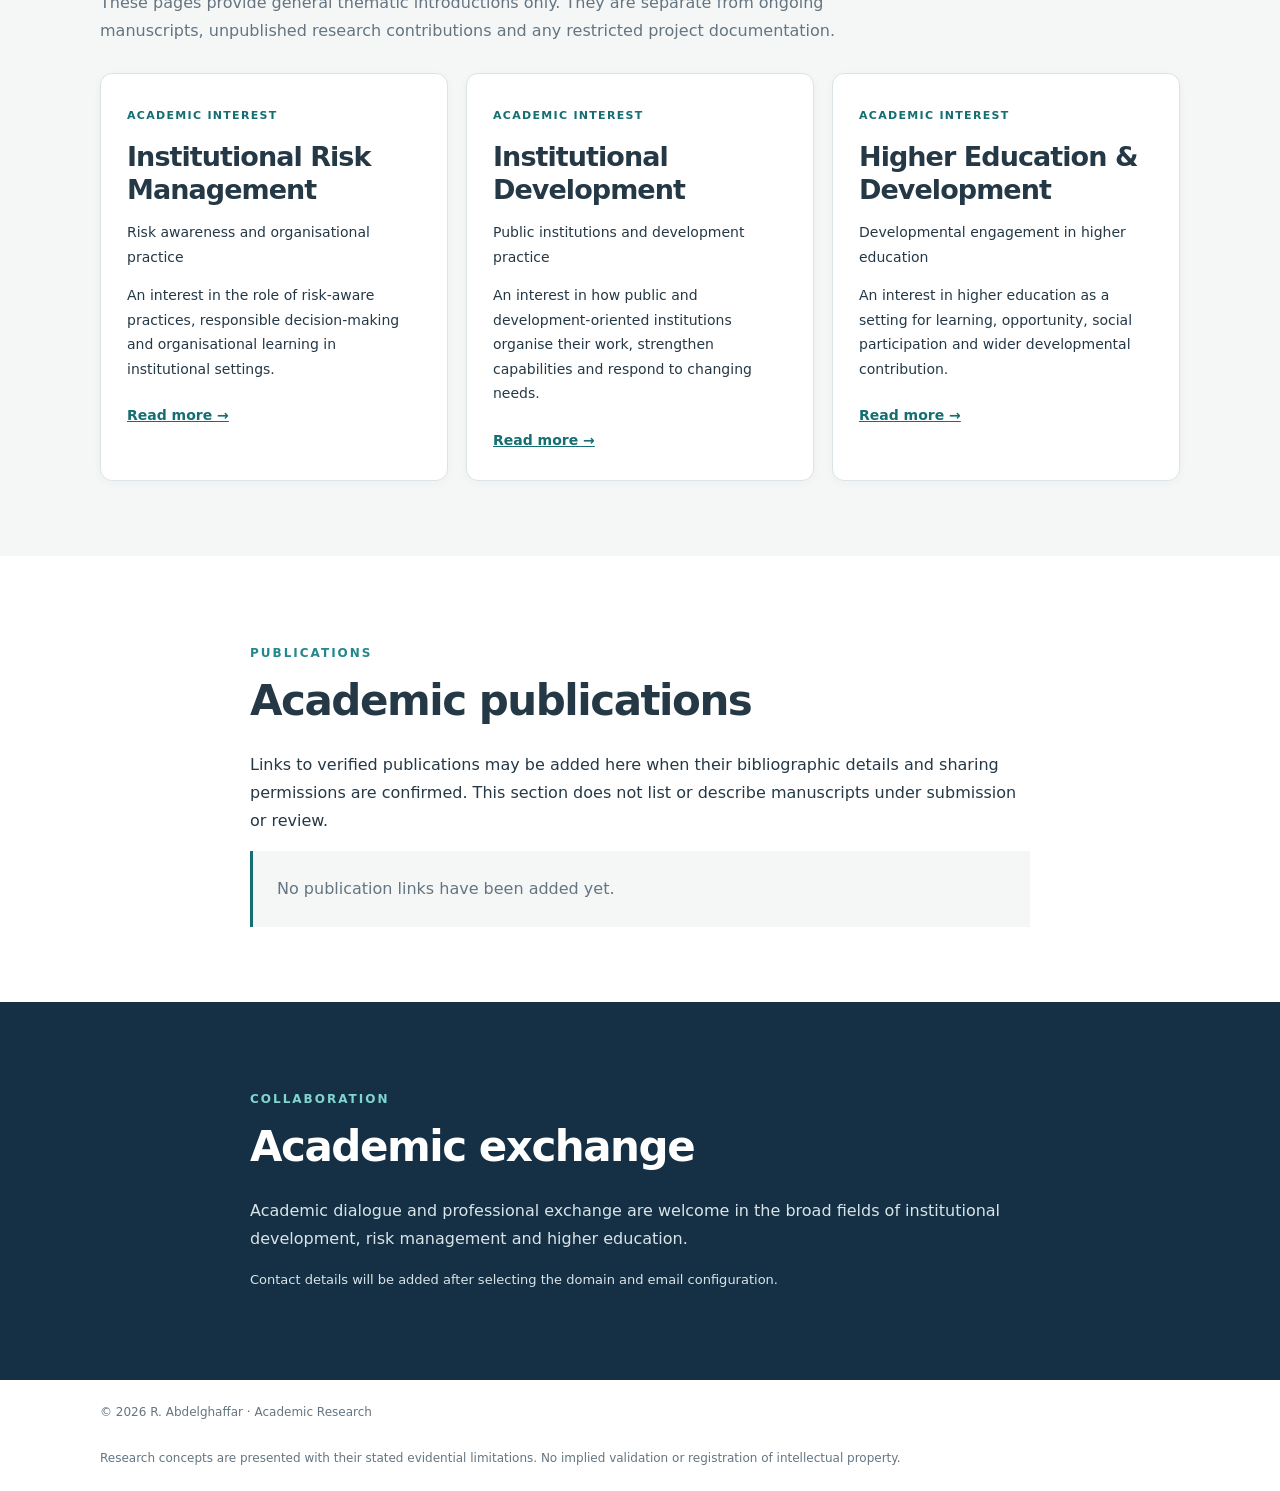
==== commit 356031cb: "Add files via upload" ====
--- a/index.html
+++ b/index.html
@@ -1,8 +1,9 @@
 <!DOCTYPE html>
-<html lang="en"><head><meta charset="utf-8"><meta name="viewport" content="width=device-width,initial-scale=1"><meta name="description" content="R. Abdelghaffar — independent academic research in institutional readiness, risk management and development."><title>R. Abdelghaffar | Academic Research</title><link rel="stylesheet" href="styles.css"></head>
-<body><header class="site-header"><div class="container header-inner"><a href="#home" class="wordmark">R. <span>Abdelghaffar</span></a><nav aria-label="Main navigation"><a href="#about">About</a><a href="#research">Research</a><a href="#publications">Publications</a><a href="#collaboration">Collaboration</a></nav></div></header>
-<main><section id="home" class="hero"><div class="container"><p class="eyebrow">R. ABDELGHAFFAR · ACADEMIC RESEARCH PORTFOLIO</p><p class="hero-role">Independent Researcher | Institutional Readiness, Risk Management &amp; Development</p><h1>Research for stronger institutions and meaningful developmental outcomes.</h1><p class="lead">An independent academic research portfolio examining institutional risk management readiness, developmental institutional readiness, and the pathways from organisational capabilities to developmental outcomes.</p><div class="hero-actions"><a class="button" href="#research">Explore research</a><a class="button secondary" href="#about">About the researcher</a></div><p class="notice">Public research overview · Full manuscripts and restricted technical materials are not hosted here.</p></div></section>
-<section id="about" class="section"><div class="container narrow"><p class="eyebrow">ABOUT</p><h2>Researcher profile</h2><p>R. Abdelghaffar is an independent researcher focusing on institutional readiness, risk management, organisational capabilities and development-oriented outcomes. This portfolio connects research grounded in development practice with conceptual frameworks intended for further scholarly discussion and empirical testing.</p><p>Professional experience spans public-sector institutional development, community development initiatives, project management and financial management. The website highlights selected research contributions rather than reproducing a full curriculum vitae.</p><div class="profile-links"><a class="button profile-button" href="https://orcid.org/0009-0007-3996-4017" target="_blank" rel="noopener noreferrer">ORCID · 0009-0007-3996-4017 ↗</a><a class="button profile-button" href="https://www.linkedin.com/in/rania-mohamed-abdel-ghaffar-1340201b5/" target="_blank" rel="noopener noreferrer">LinkedIn · Professional profile ↗</a></div><p class="small-note">For the full professional and research record, please consult the linked external profiles. Research and publication statuses are shown only when verified.</p></div></section>
-<section id="research" class="section muted"><div class="container"><p class="eyebrow">RESEARCH THEMES</p><h2>Selected research contributions</h2><p class="intro-copy">Three research areas are outlined below. Public summaries do not constitute publication of full manuscripts or technical designs.</p><div class="cards"><article class="card"><span class="kicker">Research programme 01</span><h3>IRMRA–DSL</h3><p>Institutional Risk Management Readiness Architecture &amp; Developmental Success Logic</p><p>A conceptual framework linking institutional risk management readiness and risk management effectiveness with developmental success reasoning. Its development draws on an earlier empirical research context in Egypt (2013–2016), while later theoretical elaboration is distinguished from that original evidence.</p><span class="tag">Public overview · no full manuscript</span></article><article class="card"><span class="kicker">Research programme 02</span><h3>DIR Architecture Theory</h3><p>Developmental Institutional Readiness</p><p>A proposed architecture for examining how institutional building units, higher-order pillars and developmental institutional culture relate to institutional readiness for developmental action. Further empirical assessment is required before operational use as a standardised decision instrument.</p><span class="tag">Conceptual framework · validation required</span></article><article class="card"><span class="kicker">Research programme 03</span><h3>SDIS</h3><p>Student Development Intelligence System</p><p>An exploratory university-governed concept for supporting student development across the student lifecycle, with attention to institutional governance, appropriate data practices and student participation. Technical design details are not publicly disclosed.</p><span class="tag">High-level concept only</span></article></div></div></section>
-<section id="publications" class="section"><div class="container narrow"><p class="eyebrow">PUBLICATIONS</p><h2>Publications &amp; manuscripts</h2><p>Verified publication records and permitted links will appear here as they become available. Submission or review status is not presented as a peer-reviewed publication.</p><div class="empty">Publication entries pending verification of bibliographic details and sharing permissions.</div></div></section>
-<section id="collaboration" class="section dark"><div class="container narrow"><p class="eyebrow">COLLABORATION</p><h2>Research dialogue and empirical validation</h2><p>Opportunities of interest include academic discussion, comparative analysis, future empirical validation, and appropriately governed institutional pilot studies.</p><p class="contact-note">Contact details will be added after selecting the domain and email configuration.</p></div></section></main><footer><div class="container footer-inner"><span>© <span id="year">2026</span> R. Abdelghaffar · Academic Research</span><span>Research concepts are presented with their stated evidential limitations. No implied validation or registration of intellectual property.</span></div></footer><script>document.getElementById('year').textContent=new Date().getFullYear();</script></body></html>
+
+<html lang="en"><head><meta charset="utf-8"/><meta content="width=device-width,initial-scale=1" name="viewport"/><meta content="R. Abdelghaffar — academic profile and broad interests in institutional risk management, public-sector development, and higher education." name="description"/><title>R. Abdelghaffar | Academic Research</title><link href="styles.css" rel="stylesheet"/></head>
+<body><header class="site-header"><div class="container header-inner"><a class="wordmark" href="#home">R. <span>Abdelghaffar</span></a><nav aria-label="Main navigation"><a href="#about">About</a><a href="#research">Research</a><a href="#publications">Publications</a><a href="#collaboration">Collaboration</a></nav></div></header>
+<main><section class="hero" id="home"><div class="container"><p class="eyebrow">R. ABDELGHAFFAR · ACADEMIC PROFILE</p><p class="hero-role">Independent Researcher | Institutional Development &amp; Development Practice</p><h1>Research interests in institutions, development and higher education.</h1><p class="lead">A personal academic website introducing broad areas of interest, professional background and opportunities for scholarly dialogue.</p><div class="hero-actions"><a class="button" href="#research">Explore research</a><a class="button secondary" href="#about">About the researcher</a></div><p class="notice">This website presents general areas of academic interest. It does not describe or disclose ongoing manuscripts, research frameworks, unpublished methodologies or technical concepts.</p></div></section>
+<section class="section" id="about"><div class="container narrow"><p class="eyebrow">ABOUT</p><h2>Researcher profile</h2><p>R. Abdelghaffar is an independent researcher with interests in institutional development, risk management, development practice and higher education. Her work draws on professional experience in public-sector and development-oriented settings.</p><p>Professional experience includes institutional and community development, project management and financial management. Further academic and professional information is available through the profiles below.</p><div class="profile-links"><a class="button profile-button" href="https://orcid.org/0009-0007-3996-4017" rel="noopener noreferrer" target="_blank">ORCID · 0009-0007-3996-4017 ↗</a><a class="button profile-button" href="https://www.linkedin.com/in/rania-mohamed-abdel-ghaffar-1340201b5/" rel="noopener noreferrer" target="_blank">LinkedIn · Professional profile ↗</a></div><p class="small-note">For academic and professional details, visit the linked ORCID and LinkedIn profiles.</p></div></section>
+<section class="section muted" id="research"><div class="container"><p class="eyebrow">AREAS OF INTEREST</p><h2>Selected areas of academic interest</h2><p class="intro-copy">These pages provide general thematic introductions only. They are separate from ongoing manuscripts, unpublished research contributions and any restricted project documentation.</p><div class="cards"><article class="card"><span class="kicker">Academic interest</span><h3>Institutional Risk Management</h3><p>Risk awareness and organisational practice</p><p>An interest in the role of risk-aware practices, responsible decision-making and organisational learning in institutional settings.</p><a class="read-more" href="institutional-risk-management.html">Read more →</a></article><article class="card"><span class="kicker">Academic interest</span><h3>Institutional Development</h3><p>Public institutions and development practice</p><p>An interest in how public and development-oriented institutions organise their work, strengthen capabilities and respond to changing needs.</p><a class="read-more" href="institutional-development.html">Read more →</a></article><article class="card"><span class="kicker">Academic interest</span><h3>Higher Education &amp; Development</h3><p>Developmental engagement in higher education</p><p>An interest in higher education as a setting for learning, opportunity, social participation and wider developmental contribution.</p><a class="read-more" href="higher-education-development.html">Read more →</a></article></div></div></section>
+<section class="section" id="publications"><div class="container narrow"><p class="eyebrow">PUBLICATIONS</p><h2>Academic publications</h2><p>Links to verified publications may be added here when their bibliographic details and sharing permissions are confirmed. This section does not list or describe manuscripts under submission or review.</p><div class="empty">No publication links have been added yet.</div></div></section>
+<section class="section dark" id="collaboration"><div class="container narrow"><p class="eyebrow">COLLABORATION</p><h2>Academic exchange</h2><p>Academic dialogue and professional exchange are welcome in the broad fields of institutional development, risk management and higher education.</p><p class="contact-note">Contact details will be added after selecting the domain and email configuration.</p></div></section></main><footer><div class="container footer-inner"><span>© <span id="year">General academic profile · No unpublished research material is disclosed on this website.</span> R. Abdelghaffar · Academic Research</span><span>Research concepts are presented with their stated evidential limitations. No implied validation or registration of intellectual property.</span></div></footer><script>document.getElementById('year').textContent=new Date().getFullYear();</script></body></html>
--- a/styles.css
+++ b/styles.css
@@ -3,3 +3,5 @@
 .hero-role{font-size:16px;color:#d5e5e9;letter-spacing:.2px;margin:0 0 22px}.intro-copy{max-width:820px;color:var(--muted);margin:-8px 0 28px}.wordmark{white-space:nowrap}
 
 .profile-links{display:flex;gap:12px;flex-wrap:wrap;align-items:center;margin:24px 0 14px}.profile-button{font-size:14px}.profile-pending{font-size:13px;color:var(--muted);padding:9px 0}.small-note{font-size:13px;color:var(--muted)}
+
+.read-more{display:inline-block;font-weight:700;font-size:14px;margin-top:8px}.subhero{background:linear-gradient(120deg,#123044,#1c505c);padding:76px 0;color:white}.subhero h1{font-size:clamp(35px,4.5vw,55px)}.subhero .eyebrow{color:#80d5d1}.subhero .lead{font-size:18px}
